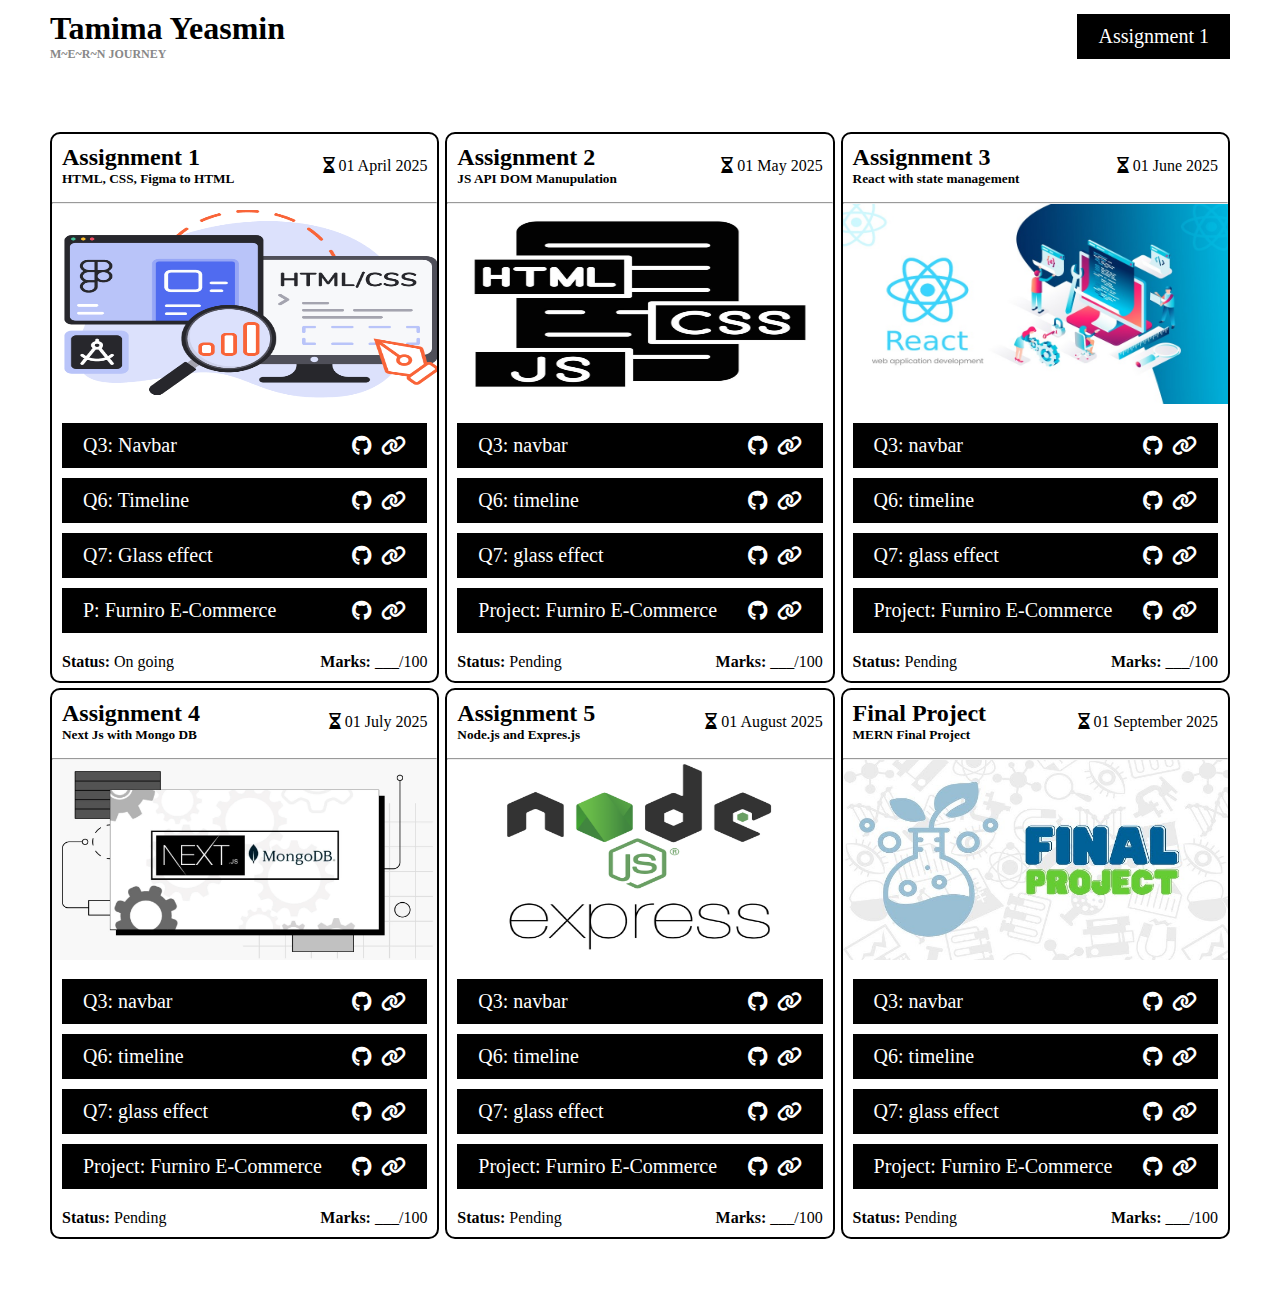
==== index.html @ 03e80966 "assignment 1 done" ====
<!DOCTYPE html>
<html lang="en">
<head>
    <meta charset="UTF-8">
    <meta name="viewport" content="width=device-width, initial-scale=1.0">
    <title>Assignments of Tamima Yeasmin</title>
    <link rel="stylesheet" href="https://cdnjs.cloudflare.com/ajax/libs/font-awesome/6.7.2/css/all.min.css" integrity="sha512-Evv84Mr4kqVGRNSgIGL/F/aIDqQb7xQ2vcrdIwxfjThSH8CSR7PBEakCr51Ck+w+/U6swU2Im1vVX0SVk9ABhg==" crossorigin="anonymous" referrerpolicy="no-referrer" />
    <link rel="stylesheet" href="style.css">
</head>
<body>
    <nav class="container">
        <div class="nav-left">
            <h1>Tamima Yeasmin</h1>
            <p style="color: #888; font-weight: bold; font-size: 12px;">M~E~R~N JOURNEY</p>
        </div>
        <ul class="nav-right">
            <li><a href="/">Assignment 1</a></li>
            <!-- <li>Assignment 2</li> -->
        </ul>
    </nav>

    <main class="container">
        <section class="assignments">
            <div class="assignment-card">
                <div class="assignment-head">
                    <div>
                        <h2 class="assignment-title">Assignment 1</h2>
                        <h5 class="assignment-subjects">HTML, CSS, Figma to HTML</h5>
                    </div>
                    <div>
                        <i class="fa-regular fa-hourglass-half"></i> 01 April 2025
                    </div>
                </div>
                <hr>

                <div class="assignment-body">
                    <div class="assignment-logo">
                        <img src="images/html_css.png" alt="">
                    </div>
                    <div class="assignment-details">
                        <ul>
                            <li>
                                <span><a href="assignment1/ass01_navbar.html">Q3: Navbar</a></span> 
                                <span>
                                    <i class="fa-brands fa-github"></i>
                                    <i class="fa-solid fa-link"></i>
                                </span>
                            </li>
                            <li>
                                <span> <a href="assignment1/ass01_timeline.html">Q6: Timeline</a></span> 
                                <span>
                                    <i class="fa-brands fa-github"></i>
                                    <i class="fa-solid fa-link"></i>
                                </span>
                            </li>
                            <li>
                                <span><a href="assignment1/ass01_glassEffect.html">Q7: Glass effect</a></span> 
                                <span>
                                    <i class="fa-brands fa-github"></i>
                                    <i class="fa-solid fa-link"></i>
                                </span>
                            </li>
                            <li>
                                <span><a href="assignment1/ass01_project/index.html">P: Furniro E-Commerce</a></span> 
                                <span>
                                    <i class="fa-brands fa-github"></i>
                                    <i class="fa-solid fa-link"></i>
                                </span>
                            </li> 
                        </ul>
                    </div>
                </div>

                <div class="assignment-footer">
                    <div>
                        <strong>Status:</strong>
                        <span>On going</span>
                    </div>

                    <div>
                        <strong>Marks:</strong>
                        <span>___/100</span>
                    </div>
                </div>
            </div> 
            
            <div class="assignment-card">
                <div class="assignment-head">
                    <div>
                        <h2 class="assignment-title">Assignment 2</h2>
                        <h5 class="assignment-subjects">JS API DOM Manupulation</h5>
                    </div>
                    <div>
                        <i class="fa-regular fa-hourglass-half"></i> 01 May 2025
                    </div>
                </div>
                <hr>

                <div class="assignment-body">
                    <div class="assignment-logo">
                        <img src="images/js.png" width="300" alt="">
                    </div>
                    <div class="assignment-details">
                        <ul>
                            <li>
                                <span>Q3: navbar</span> 
                                <span>
                                    <i class="fa-brands fa-github"></i>
                                    <i class="fa-solid fa-link"></i>
                                </span>
                            </li>
                            <li>
                                <span>Q6: timeline</span> 
                                <span>
                                    <i class="fa-brands fa-github"></i>
                                    <i class="fa-solid fa-link"></i>
                                </span>
                            </li>
                            <li>
                                <span>Q7: glass effect</span> 
                                <span>
                                    <i class="fa-brands fa-github"></i>
                                    <i class="fa-solid fa-link"></i>
                                </span>
                            </li>
                            <li>
                                <span>Project: Furniro E-Commerce</span> 
                                <span>
                                    <i class="fa-brands fa-github"></i>
                                    <i class="fa-solid fa-link"></i>
                                </span>
                            </li> 
                        </ul>
                    </div>
                </div>

                <div class="assignment-footer">
                    <div>
                        <strong>Status:</strong>
                        <span>Pending</span>
                    </div>

                    <div>
                        <strong>Marks:</strong>
                        <span>___/100</span>
                    </div>
                </div>
            </div> 

            <div class="assignment-card">
                <div class="assignment-head">
                    <div>
                        <h2 class="assignment-title">Assignment 3</h2>
                        <h5 class="assignment-subjects">React with state management</h5>
                    </div>
                    <div>
                        <i class="fa-regular fa-hourglass-half"></i> 01 June 2025
                    </div>
                </div>
                <hr>

                <div class="assignment-body">
                    <div class="assignment-logo">
                        <img src="images/react.jpg" width="300" alt="">
                    </div>
                    <div class="assignment-details">
                        <ul>
                            <li>
                                <span>Q3: navbar</span> 
                                <span>
                                    <i class="fa-brands fa-github"></i>
                                    <i class="fa-solid fa-link"></i>
                                </span>
                            </li>
                            <li>
                                <span>Q6: timeline</span> 
                                <span>
                                    <i class="fa-brands fa-github"></i>
                                    <i class="fa-solid fa-link"></i>
                                </span>
                            </li>
                            <li>
                                <span>Q7: glass effect</span> 
                                <span>
                                    <i class="fa-brands fa-github"></i>
                                    <i class="fa-solid fa-link"></i>
                                </span>
                            </li>
                            <li>
                                <span>Project: Furniro E-Commerce</span> 
                                <span>
                                    <i class="fa-brands fa-github"></i>
                                    <i class="fa-solid fa-link"></i>
                                </span>
                            </li> 
                        </ul>
                    </div>
                </div>

                <div class="assignment-footer">
                    <div>
                        <strong>Status:</strong>
                        <span>Pending</span>
                    </div>

                    <div>
                        <strong>Marks:</strong>
                        <span>___/100</span>
                    </div>
                </div>
            </div> 

            <div class="assignment-card">
                <div class="assignment-head">
                    <div>
                        <h2 class="assignment-title">Assignment 4</h2>
                        <h5 class="assignment-subjects">Next Js with Mongo DB</h5>
                    </div>
                    <div>
                        <i class="fa-regular fa-hourglass-half"></i> 01 July 2025
                    </div>
                </div>
                <hr>

                <div class="assignment-body">
                    <div class="assignment-logo">
                        <img src="images/next-mongobd.png" width="300" alt="">
                    </div>
                    <div class="assignment-details">
                        <ul>
                            <li>
                                <span>Q3: navbar</span> 
                                <span>
                                    <i class="fa-brands fa-github"></i>
                                    <i class="fa-solid fa-link"></i>
                                </span>
                            </li>
                            <li>
                                <span>Q6: timeline</span> 
                                <span>
                                    <i class="fa-brands fa-github"></i>
                                    <i class="fa-solid fa-link"></i>
                                </span>
                            </li>
                            <li>
                                <span>Q7: glass effect</span> 
                                <span>
                                    <i class="fa-brands fa-github"></i>
                                    <i class="fa-solid fa-link"></i>
                                </span>
                            </li>
                            <li>
                                <span>Project: Furniro E-Commerce</span> 
                                <span>
                                    <i class="fa-brands fa-github"></i>
                                    <i class="fa-solid fa-link"></i>
                                </span>
                            </li> 
                        </ul>
                    </div>
                </div>

                <div class="assignment-footer">
                    <div>
                        <strong>Status:</strong>
                        <span>Pending</span>
                    </div>

                    <div>
                        <strong>Marks:</strong>
                        <span>___/100</span>
                    </div>
                </div>
            </div> 

            <div class="assignment-card">
                <div class="assignment-head">
                    <div>
                        <h2 class="assignment-title">Assignment 5</h2>
                        <h5 class="assignment-subjects">Node.js and Expres.js</h5>
                    </div>
                    <div>
                        <i class="fa-regular fa-hourglass-half"></i> 01 August 2025
                    </div>
                </div>
                <hr>

                <div class="assignment-body">
                    <div class="assignment-logo">
                        <img src="images/node express.png" alt="">
                    </div>
                    <div class="assignment-details">
                        <ul>
                            <li>
                                <span>Q3: navbar</span> 
                                <span>
                                    <i class="fa-brands fa-github"></i>
                                    <i class="fa-solid fa-link"></i>
                                </span>
                            </li>
                            <li>
                                <span>Q6: timeline</span> 
                                <span>
                                    <i class="fa-brands fa-github"></i>
                                    <i class="fa-solid fa-link"></i>
                                </span>
                            </li>
                            <li>
                                <span>Q7: glass effect</span> 
                                <span>
                                    <i class="fa-brands fa-github"></i>
                                    <i class="fa-solid fa-link"></i>
                                </span>
                            </li>
                            <li>
                                <span>Project: Furniro E-Commerce</span> 
                                <span>
                                    <i class="fa-brands fa-github"></i>
                                    <i class="fa-solid fa-link"></i>
                                </span>
                            </li> 
                        </ul>
                    </div>
                </div>

                <div class="assignment-footer">
                    <div>
                        <strong>Status:</strong>
                        <span>Pending</span>
                    </div>

                    <div>
                        <strong>Marks:</strong>
                        <span>___/100</span>
                    </div>
                </div>
            </div>  

            <div class="assignment-card">
                <div class="assignment-head">
                    <div>
                        <h2 class="assignment-title">Final Project</h2>
                        <h5 class="assignment-subjects">MERN Final Project </h5>
                    </div>
                    <div>
                        <i class="fa-regular fa-hourglass-half"></i> 01 September 2025
                    </div>
                </div>
                <hr>

                <div class="assignment-body">
                    <div class="assignment-logo">
                        <img src="images/final project.jpg" alt="">
                    </div>
                    <div class="assignment-details">
                        <ul>
                            <li>
                                <span>Q3: navbar</span> 
                                <span>
                                    <i class="fa-brands fa-github"></i>
                                    <i class="fa-solid fa-link"></i>
                                </span>
                            </li>
                            <li>
                                <span>Q6: timeline</span> 
                                <span>
                                    <i class="fa-brands fa-github"></i>
                                    <i class="fa-solid fa-link"></i>
                                </span>
                            </li>
                            <li>
                                <span>Q7: glass effect</span> 
                                <span>
                                    <i class="fa-brands fa-github"></i>
                                    <i class="fa-solid fa-link"></i>
                                </span>
                            </li>
                            <li>
                                <span>Project: Furniro E-Commerce</span> 
                                <span>
                                    <i class="fa-brands fa-github"></i>
                                    <i class="fa-solid fa-link"></i>
                                </span>
                            </li> 
                        </ul>
                    </div>
                </div>

                <div class="assignment-footer">
                    <div>
                        <strong>Status:</strong>
                        <span>Pending</span>
                    </div>

                    <div>
                        <strong>Marks:</strong>
                        <span>___/100</span>
                    </div>
                </div>
            </div>  
        </section>
    </main>
</body>
</html>
---- style.css ----
* {
    margin: 0;
    padding: 0;
    box-sizing:  border-box;
}

.container {
    max-width: 1200px;
    margin: 0 auto;
    padding: 10px;
}

nav {
    display: flex;
    align-items: center;
    justify-content: space-between;
}

.nav-left h2 {
    font-family:'Franklin Gothic Medium', 'Arial Narrow', Arial, sans-serif;
}

ul {
    display: flex;
    gap: 10px
}

ul li {
    list-style: none;
    background-color: black;
    border: 1px solid black;
    text-align: center;
    color: white;
    font-size: 20px;
    padding: 10px 20px;
    transition: all 0.3s;
}

ul li a {
    color: white;
    text-decoration: none;
}

ul li:hover {
    background-color: transparent;
    border: 1px solid black;
    color: black;
}

ul li:hover a {
    color: black;
}

.assignments {
    padding: 50px 0;
    display: flex;
    gap: 5px;
    flex-wrap: wrap;
    align-items: center;  
    justify-content: space-between;
}

.assignments > * {
    width: 33%;
}

.assignment-card {
    border: 2px solid black;
    border-radius: 10px;
}

.assignment-head {
    padding: 10px;
    display: flex;
    align-items: center;
    justify-content: space-between;
    margin-bottom: 5px;
}

.assignment-body { 
    display: flex;
    flex-direction: column;
    gap: 5px;
}

.assignment-logo img {
    width: 100%;
    height: 200px;
}

.assignment-details {
    padding: 10px;
}

.assignment-details ul {
    flex-direction: column; 
}

.assignment-details ul li {
    text-align: left;
    display: flex;
    justify-content: space-between;
    align-items: center;
}

.assignment-details ul li span {
    display: flex;
    gap: 10px;
}

.assignment-footer {
    display: flex;
    padding: 10px;
    justify-content: space-between;
}
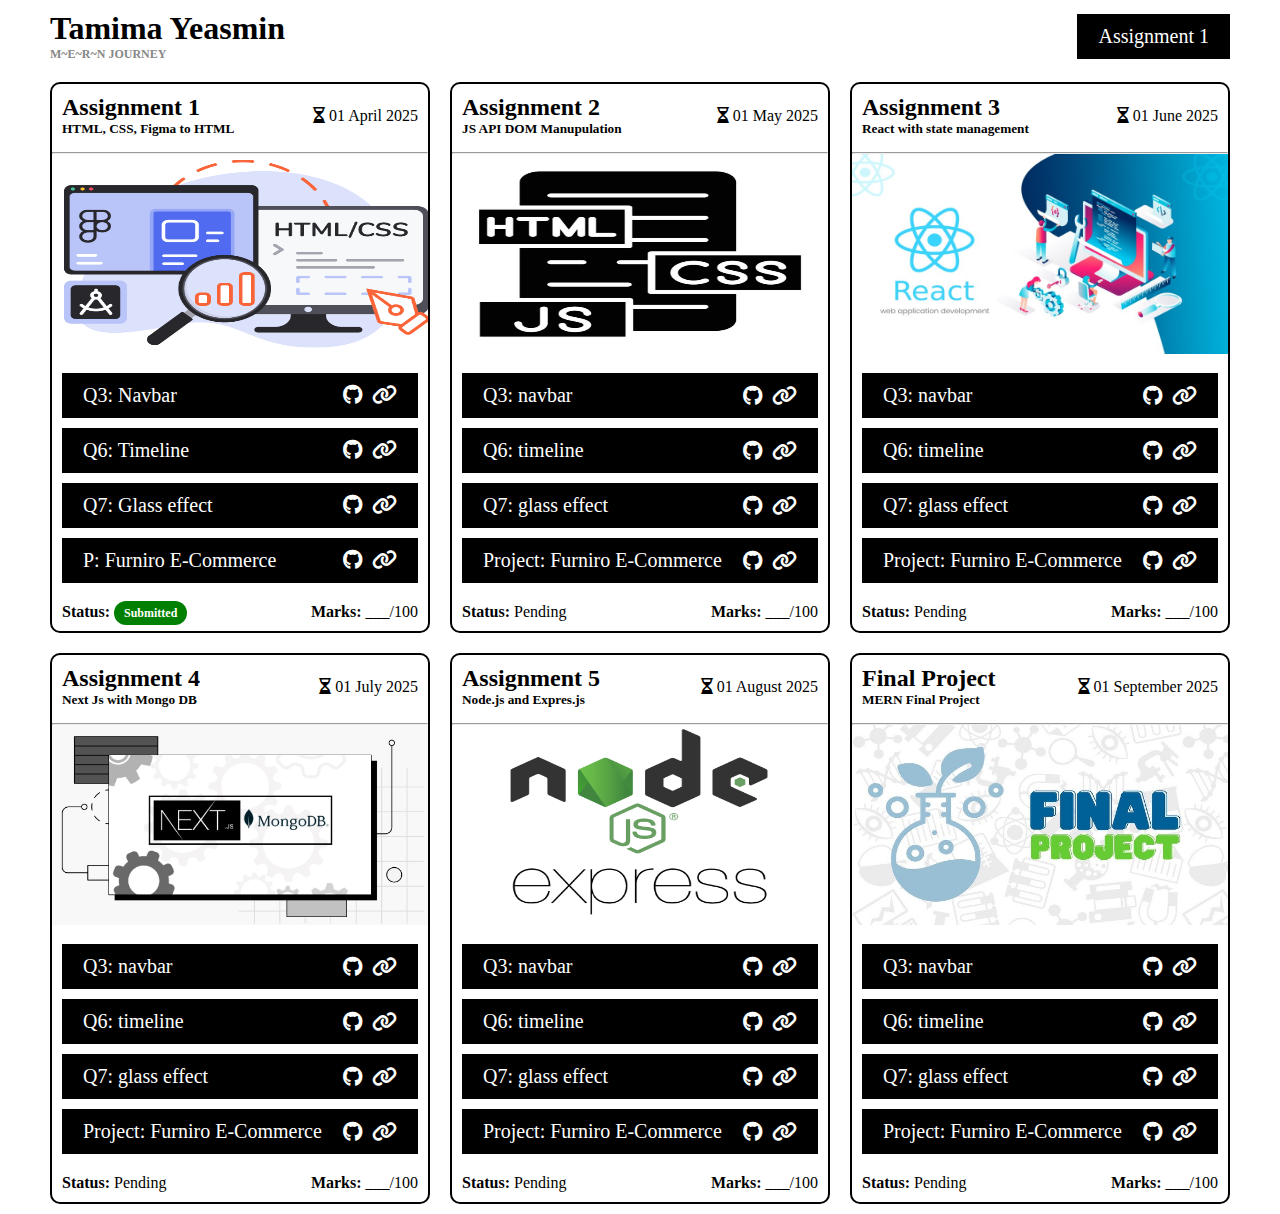
==== commit dc0ca195: "mobile view updated" ====
--- a/index.html
+++ b/index.html
@@ -6,6 +6,7 @@
     <title>Assignments of Tamima Yeasmin</title>
     <link rel="stylesheet" href="https://cdnjs.cloudflare.com/ajax/libs/font-awesome/6.7.2/css/all.min.css" integrity="sha512-Evv84Mr4kqVGRNSgIGL/F/aIDqQb7xQ2vcrdIwxfjThSH8CSR7PBEakCr51Ck+w+/U6swU2Im1vVX0SVk9ABhg==" crossorigin="anonymous" referrerpolicy="no-referrer" />
     <link rel="stylesheet" href="style.css">
+    <link rel="stylesheet" href="media.css">
 </head>
 <body>
     <nav class="container">
@@ -42,39 +43,39 @@
                             <li>
                                 <span><a href="assignment1/ass01_navbar.html">Q3: Navbar</a></span> 
                                 <span>
-                                    <i class="fa-brands fa-github"></i>
-                                    <i class="fa-solid fa-link"></i>
+                                    <a href="https://github.com/tyeasmino/mern_journey/blob/main/assignment1/ass01_navbar.html" target="_blank"><i class="fa-brands fa-github"></i></a>
+                                    <a href="https://tyeasmino.github.io/mern_journey/assignment1/ass01_navbar.html" target="_blank"><i class="fa-solid fa-link"></i></i></a>
                                 </span>
                             </li>
                             <li>
                                 <span> <a href="assignment1/ass01_timeline.html">Q6: Timeline</a></span> 
                                 <span>
-                                    <i class="fa-brands fa-github"></i>
-                                    <i class="fa-solid fa-link"></i>
+                                    <a href="https://github.com/tyeasmino/mern_journey/blob/main/assignment1/ass01_timeline.html" target="_blank"><i class="fa-brands fa-github"></i></a>
+                                    <a href="https://tyeasmino.github.io/mern_journey/assignment1/ass01_timeline.html" target="_blank"><i class="fa-solid fa-link"></i></i></a>
                                 </span>
                             </li>
                             <li>
                                 <span><a href="assignment1/ass01_glassEffect.html">Q7: Glass effect</a></span> 
                                 <span>
-                                    <i class="fa-brands fa-github"></i>
-                                    <i class="fa-solid fa-link"></i>
+                                    <a href="https://github.com/tyeasmino/mern_journey/blob/main/assignment1/ass01_glassEffect.html" target="_blank"><i class="fa-brands fa-github"></i></a>
+                                    <a href="https://tyeasmino.github.io/mern_journey/assignment1/ass01_glassEffect.html" target="_blank"><i class="fa-solid fa-link"></i></i></a>
                                 </span>
                             </li>
                             <li>
                                 <span><a href="assignment1/ass01_project/index.html">P: Furniro E-Commerce</a></span> 
                                 <span>
-                                    <i class="fa-brands fa-github"></i>
-                                    <i class="fa-solid fa-link"></i>
-                                </span>
-                            </li> 
-                        </ul>
-                    </div>
-                </div>
-
-                <div class="assignment-footer">
-                    <div>
-                        <strong>Status:</strong>
-                        <span>On going</span>
+                                    <a href="https://github.com/tyeasmino/mern_journey/tree/main/assignment1/ass01_project" target="_blank"><i class="fa-brands fa-github"></i></a>
+                                    <a href="https://tyeasmino.github.io/mern_journey/assignment1/ass01_project/index.html" target="_blank"><i class="fa-solid fa-link"></i></i></a>
+                                </span>
+                            </li> 
+                        </ul>
+                    </div>
+                </div>
+
+                <div class="assignment-footer">
+                    <div>
+                        <strong>Status:</strong>
+                        <span class="submitted">Submitted</span>
                     </div>
 
                     <div>
--- a/style.css
+++ b/style.css
@@ -10,10 +10,8 @@
     padding: 10px;
 }
 
-nav {
-    display: flex;
-    align-items: center;
-    justify-content: space-between;
+.nav-right {
+    display: none;
 }
 
 .nav-left h2 {
@@ -31,7 +29,7 @@
     border: 1px solid black;
     text-align: center;
     color: white;
-    font-size: 20px;
+    font-size: 16px;
     padding: 10px 20px;
     transition: all 0.3s;
 }
@@ -52,17 +50,11 @@
 }
 
 .assignments {
-    padding: 50px 0;
-    display: flex;
-    gap: 5px;
-    flex-wrap: wrap;
-    align-items: center;  
-    justify-content: space-between;
+    display: grid;
+    gap: 20px;
+    grid-template-columns: 1fr;
 }
 
-.assignments > * {
-    width: 33%;
-}
 
 .assignment-card {
     border: 2px solid black;
@@ -105,11 +97,21 @@
 
 .assignment-details ul li span {
     display: flex;
-    gap: 10px;
+    gap: 10px; 
 }
 
 .assignment-footer {
     display: flex;
     padding: 10px;
     justify-content: space-between;
-}+}
+
+.submitted {
+    background-color: green;
+    padding: 5px 10px;
+    font-weight: 600;
+    font-size: 12px;
+    color: white;
+    border-radius: 30px;
+}
+
--- a/media.css
+++ b/media.css
@@ -0,0 +1,20 @@
+@media screen and (min-width: 1200px) {
+    nav {
+        display: flex;
+        align-items: center;
+        justify-content: space-between;
+    }
+
+    .nav-right {
+        display: block;
+    }
+
+    .assignments { 
+        grid-template-columns: repeat(3, 1fr);
+    }
+
+    ul li { 
+        font-size: 20px;
+    }
+
+}